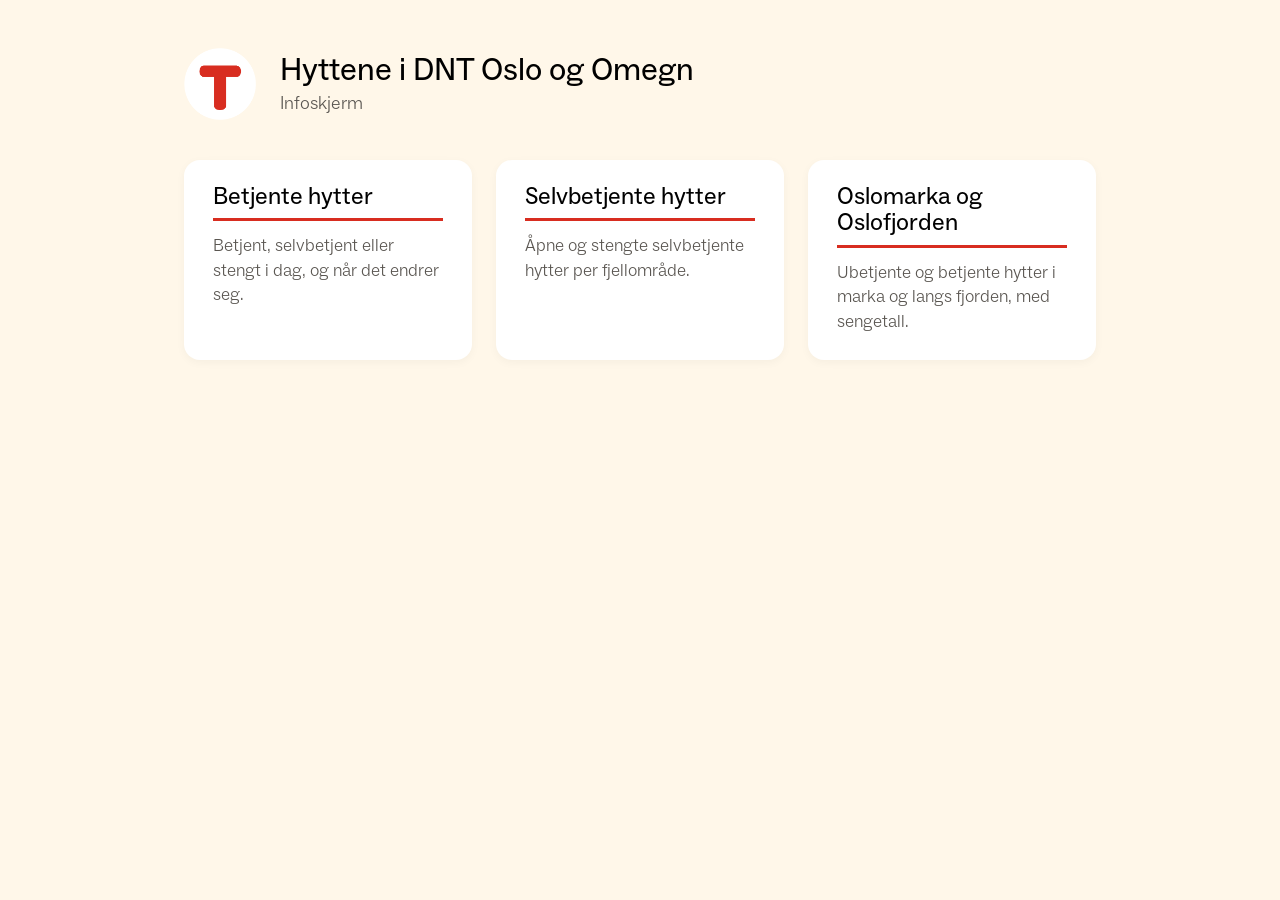
==== index.html @ 59d694d8 "Legg inn infoskjermen fra dntoslo/legatet-infoskjerm Kopi av main i originalrepoet, med fersk data.j" ====
<!DOCTYPE html>
<html lang="nb">
<head>
  <meta charset="utf-8">
  <meta name="viewport" content="width=device-width, initial-scale=1">
  <title>Hyttene i DNT Oslo og Omegn</title>
  <link rel="icon" href="assets/dnt-logo.png">
  <!-- Hovedsiden er bare navigasjon til de tre infoskjermsidene. TV-en peker
       rett på betjente.html, selvbetjente.html og oslomarka.html og bruker
       ikke denne sida.
       Sida bruker ikke assets/style.css med hensikt: det stilarket låser alt
       til en fast 16:9-flate med rem som 1 % av flatehøyden, som gir uleselig
       liten tekst på en telefon. Denne sida åpnes i vanlige nettlesere og har
       derfor egen, enkel stil med samme font og farger som sidene. -->
  <style>
    @font-face {
      font-family: "ABC Social";
      src: url("assets/fonts/ABCSocial-Regular.otf") format("opentype");
      font-weight: 400;
      font-display: swap;
    }
    @font-face {
      font-family: "ABC Social";
      src: url("assets/fonts/ABCSocial-Light.otf") format("opentype");
      font-weight: 300;
      font-display: swap;
    }

    /* Samme DNT-farger som i assets/style.css. */
    :root {
      --lys-beige: #FFF7E9;
      --hvit: #FFFFFF;
      --sort: #000000;
      --graa: #5a5651;
      --dnt-roed: #D82D20;
    }

    * { box-sizing: border-box; }

    html, body {
      margin: 0;
      background: var(--lys-beige);
      color: var(--sort);
      font-family: "ABC Social", system-ui, -apple-system, "Segoe UI", Roboto, sans-serif;
      font-weight: 300;
    }

    .side {
      max-width: 60rem;
      margin: 0 auto;
      padding: 3rem 1.5rem;
    }

    .topp {
      display: flex;
      align-items: center;
      gap: 1.5rem;
      margin-bottom: 2.5rem;
    }
    .logo {
      width: 4.5rem;
      height: 4.5rem;
      object-fit: contain;
    }
    h1 {
      margin: 0;
      font-weight: 400;
      font-size: 2rem;
      line-height: 1.1;
    }
    .undertittel {
      margin: 0.3rem 0 0;
      color: var(--graa);
      font-size: 1.15rem;
    }

    /* Tre lenkekort ved siden av hverandre, under hverandre i smale vinduer. */
    .valg {
      display: grid;
      grid-template-columns: repeat(3, minmax(0, 1fr));
      gap: 1.5rem;
    }
    @media (max-width: 44rem) {
      .valg { grid-template-columns: 1fr; }
    }
    .kort {
      display: block;
      background: var(--hvit);
      border-radius: 1rem;
      padding: 1.5rem 1.8rem 1.6rem;
      box-shadow: 0 0.15rem 0.6rem rgba(0, 0, 0, 0.04);
      color: inherit;
      text-decoration: none;
    }
    .kort:hover {
      box-shadow: 0 0.3rem 1rem rgba(0, 0, 0, 0.1);
    }
    .kort:focus-visible {
      outline: 0.2rem solid var(--dnt-roed);
      outline-offset: 0.2rem;
    }
    .kort h2 {
      margin: 0 0 0.8rem;
      padding-bottom: 0.5rem;
      font-weight: 400;
      font-size: 1.5rem;
      line-height: 1.1;
      border-bottom: 0.2rem solid var(--dnt-roed);
    }
    .kort p {
      margin: 0;
      color: var(--graa);
      font-size: 1.1rem;
      line-height: 1.4;
    }
  </style>
</head>
<body>
<div class="side">
  <header class="topp">
    <img class="logo" src="assets/dnt-logo.png" alt="DNT">
    <div>
      <h1>Hyttene i DNT Oslo og Omegn</h1>
      <p class="undertittel">Infoskjerm</p>
    </div>
  </header>

  <nav class="valg" aria-label="Sider">
    <a class="kort" href="betjente.html">
      <h2>Betjente hytter</h2>
      <p>Betjent, selvbetjent eller stengt i dag, og når det endrer seg.</p>
    </a>
    <a class="kort" href="selvbetjente.html">
      <h2>Selvbetjente hytter</h2>
      <p>Åpne og stengte selvbetjente hytter per fjellområde.</p>
    </a>
    <a class="kort" href="oslomarka.html">
      <h2>Oslomarka og Oslofjorden</h2>
      <p>Ubetjente og betjente hytter i marka og langs fjorden, med sengetall.</p>
    </a>
  </nav>
</div>
</body>
</html>
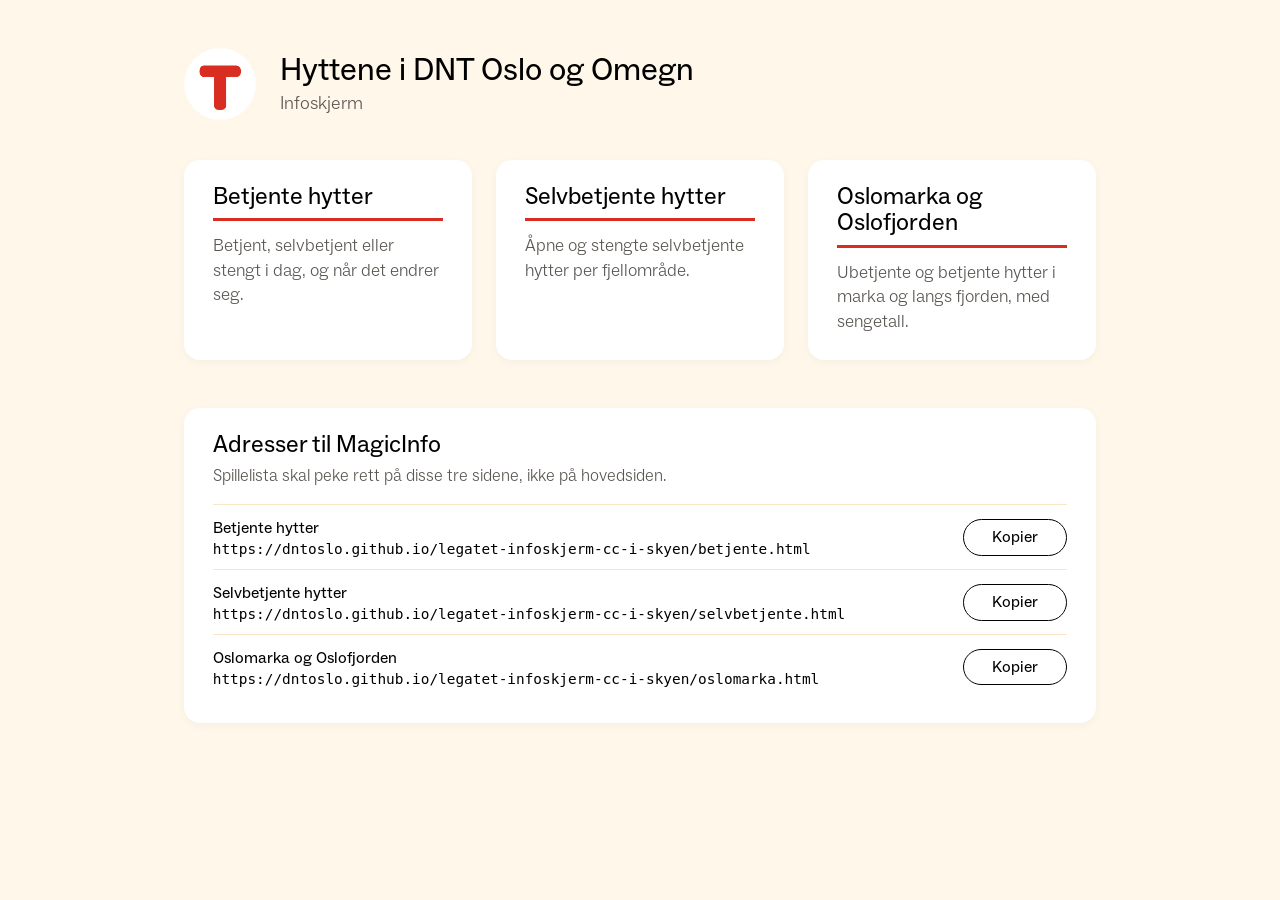
==== commit a8540c53: "Vis adressene til MagicInfo med kopiknapp på hovedsiden Under lenkekortene står de fulle GitHub Page" ====
--- a/index.html
+++ b/index.html
@@ -32,6 +32,7 @@
       --hvit: #FFFFFF;
       --sort: #000000;
       --graa: #5a5651;
+      --moerk-beige: #F8E6C6;
       --dnt-roed: #D82D20;
     }
 
@@ -112,6 +113,85 @@
       color: var(--graa);
       font-size: 1.1rem;
       line-height: 1.4;
+    }
+
+    /* Adressene til MagicInfo: navn, full adresse og en kopiknapp per side.
+       Adressen er vanlig tekst, så den også kan merkes og kopieres for hånd. */
+    .adresser {
+      margin-top: 3rem;
+      background: var(--hvit);
+      border-radius: 1rem;
+      padding: 1.5rem 1.8rem;
+      box-shadow: 0 0.15rem 0.6rem rgba(0, 0, 0, 0.04);
+    }
+    .adresser h2 {
+      margin: 0;
+      font-weight: 400;
+      font-size: 1.5rem;
+      line-height: 1.1;
+    }
+    .adresser .hjelp {
+      margin: 0.4rem 0 1rem;
+      color: var(--graa);
+      font-size: 1.05rem;
+      line-height: 1.4;
+    }
+    .adresser ul {
+      list-style: none;
+      margin: 0;
+      padding: 0;
+    }
+    /* Navnet over adressen og knappen til høyre, på alle bredder. */
+    .adresse {
+      display: grid;
+      grid-template-columns: minmax(0, 1fr) auto;
+      align-items: center;
+      column-gap: 1.2rem;
+      row-gap: 0.15rem;
+      padding: 0.8rem 0;
+      border-top: 1px solid var(--moerk-beige);
+    }
+    .adresse .navn {
+      font-weight: 400;
+    }
+    .adresse .url {
+      grid-row: 2;
+      font-family: ui-monospace, "Cascadia Mono", Consolas, monospace;
+      font-size: 0.9rem;
+      overflow-wrap: anywhere;
+      user-select: all;
+    }
+    .adresse .kopier {
+      grid-column: 2;
+      grid-row: 1 / span 2;
+    }
+    .kopier {
+      font: inherit;
+      font-weight: 400;
+      font-size: 1rem;
+      min-width: 6.5rem;
+      padding: 0.45rem 1rem;
+      border: 1px solid var(--sort);
+      border-radius: 2rem;
+      background: var(--hvit);
+      color: var(--sort);
+      cursor: pointer;
+    }
+    .kopier:hover {
+      background: var(--lys-beige);
+    }
+    .kopier:focus-visible {
+      outline: 0.2rem solid var(--dnt-roed);
+      outline-offset: 0.15rem;
+    }
+    .kopier.ferdig {
+      border-color: var(--graa);
+      color: var(--graa);
+    }
+    /* På smale skjermer står knappen ved navnet, og adressen får hele bredden. */
+    @media (max-width: 44rem) {
+      .adresse .url { grid-column: 1 / -1; }
+      .adresse .kopier { grid-row: 1; }
     }
   </style>
 </head>
@@ -139,6 +219,63 @@
       <p>Ubetjente og betjente hytter i marka og langs fjorden, med sengetall.</p>
     </a>
   </nav>
+
+  <!-- Adressene står skrevet ut, ikke regnet ut fra location, så de er riktige
+       også når sida vises et annet sted enn på GitHub Pages (som i
+       arbeidskopien i Claude). Endres repo- eller organisasjonsnavnet, må de
+       oppdateres her. -->
+  <section class="adresser" aria-labelledby="adresser-tittel">
+    <h2 id="adresser-tittel">Adresser til MagicInfo</h2>
+    <p class="hjelp">Spillelista skal peke rett på disse tre sidene, ikke på hovedsiden.</p>
+    <ul>
+      <li class="adresse">
+        <span class="navn">Betjente hytter</span>
+        <span class="url">https://dntoslo.github.io/legatet-infoskjerm-cc-i-skyen/betjente.html</span>
+        <button type="button" class="kopier" id="kopier-betjente">Kopier</button>
+      </li>
+      <li class="adresse">
+        <span class="navn">Selvbetjente hytter</span>
+        <span class="url">https://dntoslo.github.io/legatet-infoskjerm-cc-i-skyen/selvbetjente.html</span>
+        <button type="button" class="kopier" id="kopier-selvbetjente">Kopier</button>
+      </li>
+      <li class="adresse">
+        <span class="navn">Oslomarka og Oslofjorden</span>
+        <span class="url">https://dntoslo.github.io/legatet-infoskjerm-cc-i-skyen/oslomarka.html</span>
+        <button type="button" class="kopier" id="kopier-oslomarka">Kopier</button>
+      </li>
+    </ul>
+  </section>
 </div>
+
+<script>
+  // Kopierer adressen i samme rad. Nekter nettleseren tilgang til
+  // utklippstavla, merkes adressen i stedet, så den kan kopieres med Ctrl+C.
+  document.querySelectorAll(".kopier").forEach(function (knapp) {
+    knapp.addEventListener("click", function () {
+      var url = knapp.parentNode.querySelector(".url");
+      var vis = function (tekst) {
+        knapp.textContent = tekst;
+        knapp.classList.add("ferdig");
+        setTimeout(function () {
+          knapp.textContent = "Kopier";
+          knapp.classList.remove("ferdig");
+        }, 2000);
+      };
+      var merk = function () {
+        var omraade = document.createRange();
+        omraade.selectNodeContents(url);
+        var valg = window.getSelection();
+        valg.removeAllRanges();
+        valg.addRange(omraade);
+        vis("Merket");
+      };
+      if (navigator.clipboard && navigator.clipboard.writeText) {
+        navigator.clipboard.writeText(url.textContent).then(function () { vis("Kopiert"); }, merk);
+      } else {
+        merk();
+      }
+    });
+  });
+</script>
 </body>
 </html>
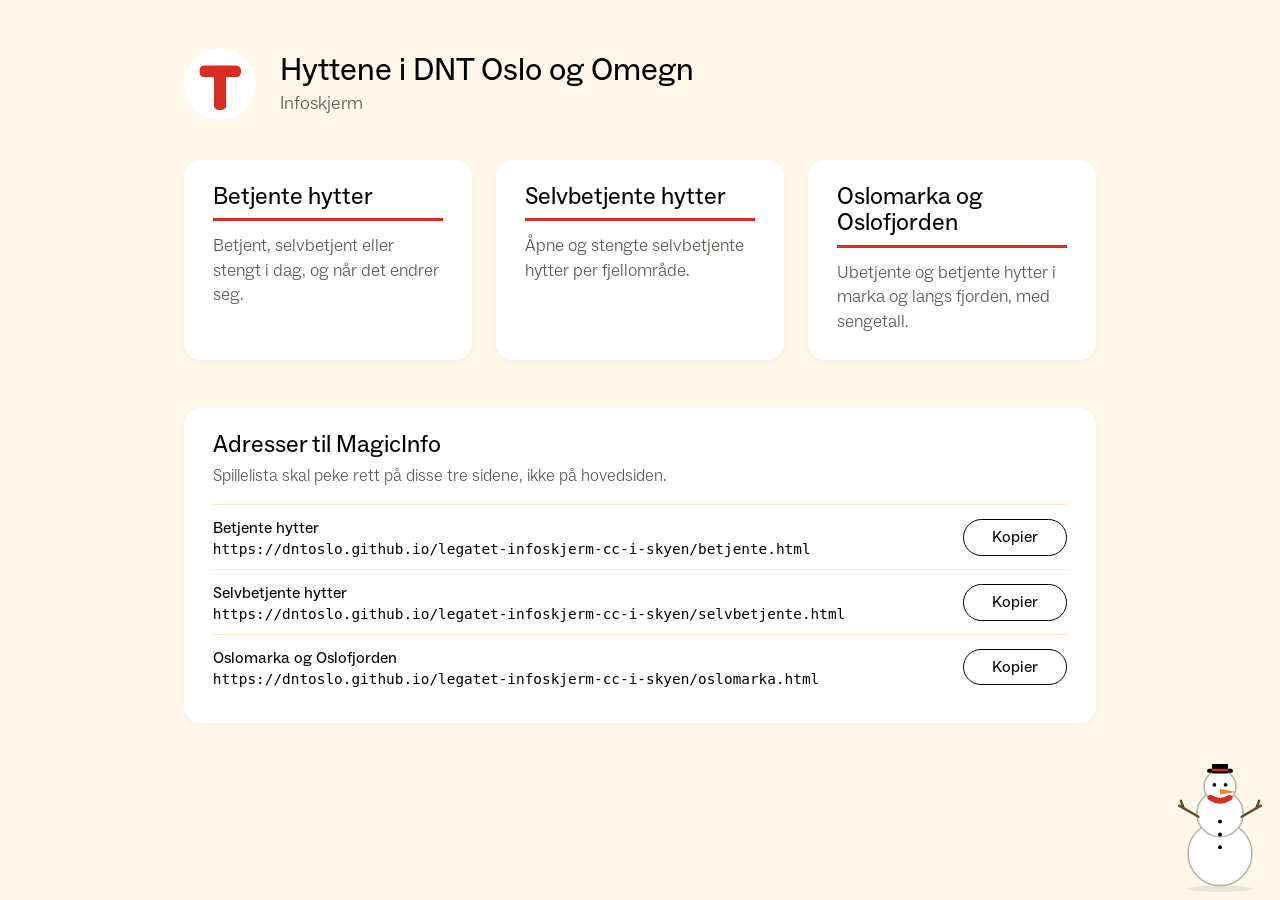
==== commit da3ac14b: "Snømann med snøsky nederst til høyre på forsiden Co-authored-by: newpeal <227158386+newpeal@users.no" ====
--- a/index.html
+++ b/index.html
@@ -192,6 +192,82 @@
     @media (max-width: 44rem) {
       .adresse .url { grid-column: 1 / -1; }
       .adresse .kopier { grid-row: 1; }
+    }
+
+    /* Snømann nederst i høyre hjørne. Trykk på den, så kommer en sky og drysser snø.
+       Rent pynt, skjult for skjermlesere. Fast plassering, så den ikke påvirker layouten. */
+    .snoscene {
+      position: fixed;
+      right: 1rem;
+      bottom: 0.5rem;
+      width: 7rem;
+      height: 12rem;
+      pointer-events: none;
+    }
+    .snomann {
+      position: absolute;
+      right: 0;
+      bottom: 0;
+      width: 5.5rem;
+      height: 8rem;
+      padding: 0;
+      border: 0;
+      background: none;
+      cursor: pointer;
+      pointer-events: auto;
+      -webkit-tap-highlight-color: transparent;
+    }
+    .snomann svg { display: block; width: 100%; height: 100%; }
+    .snomann:focus-visible {
+      outline: 0.2rem solid var(--dnt-roed);
+      outline-offset: 0.2rem;
+      border-radius: 0.5rem;
+    }
+    .snomann:hover svg { transform: rotate(-2deg); }
+    .sky {
+      position: absolute;
+      top: 0;
+      right: -3rem;
+      width: 7rem;
+      height: 3.6rem;
+      opacity: 0;
+      transform: translateX(3rem);
+      transition: opacity 0.6s ease, transform 0.8s ease;
+    }
+    .sky svg { display: block; width: 100%; height: 100%; }
+    .snoscene.snoer .sky {
+      opacity: 1;
+      transform: translateX(0);
+    }
+    .flak {
+      position: absolute;
+      top: 3rem;
+      width: 0.5rem;
+      height: 0.5rem;
+      border-radius: 50%;
+      background: var(--hvit);
+      box-shadow: 0 0 0.15rem rgba(90, 86, 81, 0.6);
+      opacity: 0;
+      animation: fall 1.8s linear forwards;
+    }
+    @keyframes fall {
+      0%   { opacity: 0; transform: translateY(0); }
+      15%  { opacity: 1; }
+      100% { opacity: 1; transform: translateY(8.6rem); }
+    }
+    /* Snøen som legger seg på snømannen. */
+    .snolag {
+      opacity: 0;
+      transition: opacity 1s ease;
+    }
+    .snoscene.snoer .snolag,
+    .snoscene.snodd .snolag { opacity: 1; }
+    @media (prefers-reduced-motion: reduce) {
+      .sky, .snolag { transition: none; }
+      .flak { animation-duration: 0.01s; }
+    }
+    @media (max-width: 44rem) {
+      .snoscene { transform: scale(0.75); transform-origin: right bottom; }
     }
   </style>
 </head>
@@ -245,6 +321,38 @@
       </li>
     </ul>
   </section>
+</div>
+
+<!-- Snømann med sky og snø, se .snoscene i stilen. Kun pynt. -->
+<div class="snoscene" id="snoscene">
+  <div class="sky" aria-hidden="true">
+    <svg viewBox="0 0 140 72"><g fill="#c9d3dc"><circle cx="40" cy="46" r="22"/><circle cx="72" cy="34" r="28"/><circle cx="104" cy="46" r="22"/><rect x="40" y="46" width="64" height="22" rx="11"/></g></svg>
+  </div>
+  <button type="button" class="snomann" id="snomann" aria-label="Snømann, trykk for å få det til å snø">
+    <svg viewBox="0 0 110 160" aria-hidden="true">
+      <ellipse cx="55" cy="156" rx="40" ry="4" fill="rgba(0,0,0,0.08)"/>
+      <circle cx="55" cy="112" r="40" fill="#fff" stroke="#b9b4ac" stroke-width="2"/>
+      <circle cx="55" cy="62" r="29" fill="#fff" stroke="#b9b4ac" stroke-width="2"/>
+      <circle cx="55" cy="28" r="20" fill="#fff" stroke="#b9b4ac" stroke-width="2"/>
+      <rect x="39" y="6" width="32" height="5" rx="2" fill="#000"/>
+      <rect x="45" y="-6" width="20" height="14" rx="2" fill="#000" transform="translate(0 4)"/>
+      <rect x="45" y="6" width="20" height="3" fill="#D82D20"/>
+      <circle cx="48" cy="26" r="2.3" fill="#000"/>
+      <circle cx="62" cy="26" r="2.3" fill="#000"/>
+      <path d="M55 31 L75 35 L55 38 Z" fill="#f08a24"/>
+      <path d="M43 42 Q55 50 67 42" fill="none" stroke="#D82D20" stroke-width="7" stroke-linecap="round"/>
+      <circle cx="55" cy="72" r="2.5" fill="#000"/>
+      <circle cx="55" cy="88" r="2.5" fill="#000"/>
+      <circle cx="55" cy="104" r="2.5" fill="#000"/>
+      <path d="M28 66 L4 52 M10 56 L6 46" stroke="#6b4a2b" stroke-width="3" stroke-linecap="round" fill="none"/>
+      <path d="M82 66 L106 52 M100 56 L104 46" stroke="#6b4a2b" stroke-width="3" stroke-linecap="round" fill="none"/>
+      <g class="snolag" fill="#fff" stroke="#dcd7cf" stroke-width="1">
+        <path d="M39 8 Q55 -4 71 8 Q55 4 39 8 Z"/>
+        <path d="M34 54 Q55 42 76 54 Q55 48 34 54 Z"/>
+        <path d="M18 100 Q55 78 92 100 Q55 90 18 100 Z"/>
+      </g>
+    </svg>
+  </button>
 </div>
 
 <script>
@@ -276,6 +384,36 @@
       }
     });
   });
+
+  // Snømannen: trykk gir en sky som drysser snø i fire sekunder. Trykk under
+  // snøfallet gjør ingenting ekstra, så det ikke hoper seg opp flak.
+  (function () {
+    var scene = document.getElementById("snoscene");
+    var knapp = document.getElementById("snomann");
+    var snoer = false;
+    var lagFlak = function () {
+      var flak = document.createElement("i");
+      flak.className = "flak";
+      flak.style.left = (Math.random() * 6).toFixed(2) + "rem";
+      flak.style.animationDelay = "0s";
+      flak.style.width = flak.style.height = (0.3 + Math.random() * 0.4).toFixed(2) + "rem";
+      flak.style.animationDuration = (1.4 + Math.random() * 1).toFixed(2) + "s";
+      scene.appendChild(flak);
+      setTimeout(function () { scene.removeChild(flak); }, 2600);
+    };
+    knapp.addEventListener("click", function () {
+      if (snoer) { return; }
+      snoer = true;
+      scene.classList.add("snoer");
+      var tikk = setInterval(lagFlak, 90);
+      setTimeout(function () {
+        clearInterval(tikk);
+        scene.classList.remove("snoer");
+        scene.classList.add("snodd");
+        snoer = false;
+      }, 4000);
+    });
+  })();
 </script>
 </body>
 </html>
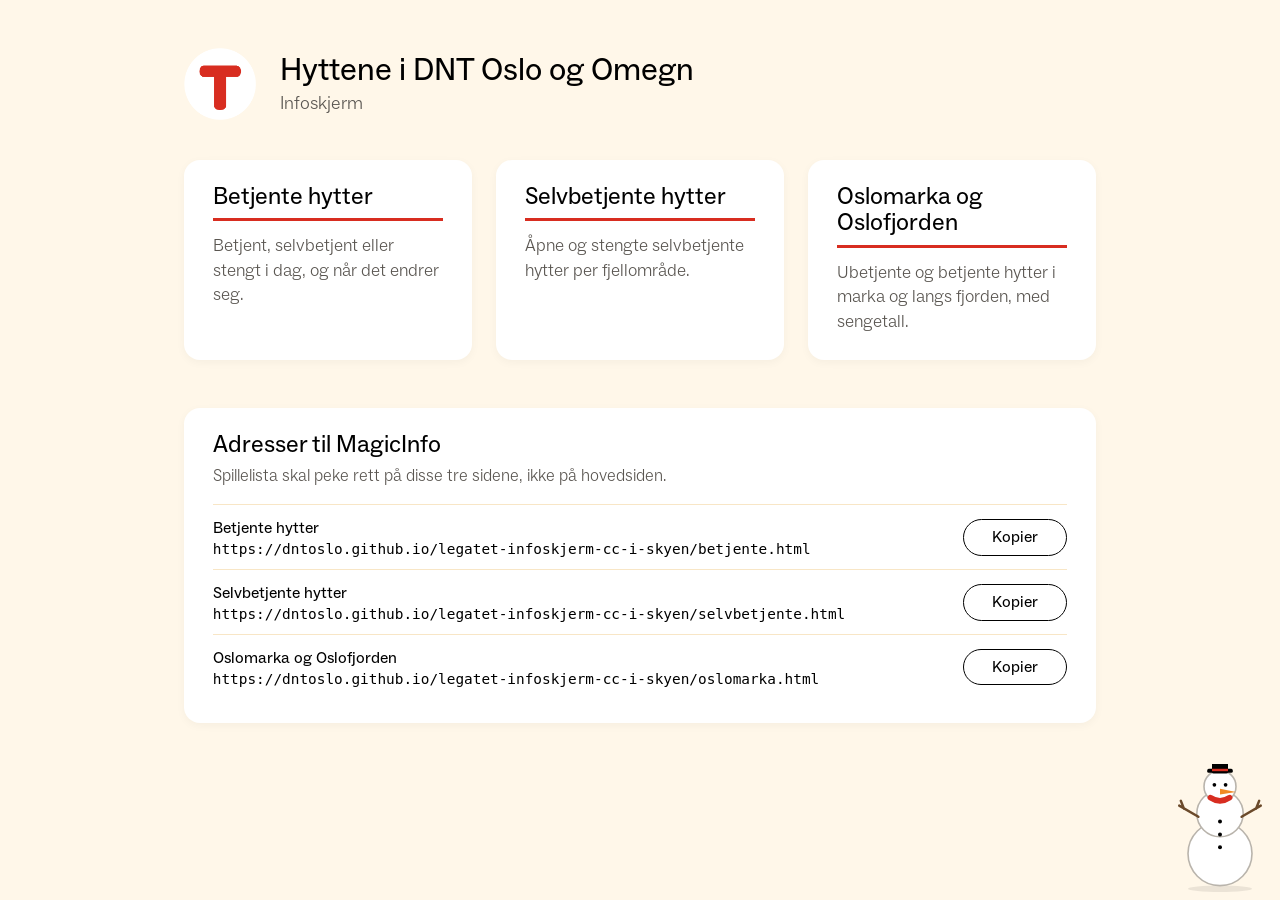
==== commit 954956ef: "Rett snømannen etter gjennomgang Skjul snømannen på mobil, la skyen ligge innenfor skjermen, respekt" ====
--- a/index.html
+++ b/index.html
@@ -223,11 +223,12 @@
       outline-offset: 0.2rem;
       border-radius: 0.5rem;
     }
+    .snomann svg { transition: transform 0.2s; }
     .snomann:hover svg { transform: rotate(-2deg); }
     .sky {
       position: absolute;
       top: 0;
-      right: -3rem;
+      right: 0;
       width: 7rem;
       height: 3.6rem;
       opacity: 0;
@@ -253,7 +254,8 @@
     @keyframes fall {
       0%   { opacity: 0; transform: translateY(0); }
       15%  { opacity: 1; }
-      100% { opacity: 1; transform: translateY(8.6rem); }
+      85%  { opacity: 1; }
+      100% { opacity: 0; transform: translateY(8.6rem); }
     }
     /* Snøen som legger seg på snømannen. */
     .snolag {
@@ -264,10 +266,9 @@
     .snoscene.snodd .snolag { opacity: 1; }
     @media (prefers-reduced-motion: reduce) {
       .sky, .snolag { transition: none; }
-      .flak { animation-duration: 0.01s; }
     }
     @media (max-width: 44rem) {
-      .snoscene { transform: scale(0.75); transform-origin: right bottom; }
+      .snoscene { display: none; }
     }
   </style>
 </head>
@@ -391,15 +392,16 @@
     var scene = document.getElementById("snoscene");
     var knapp = document.getElementById("snomann");
     var snoer = false;
+    var minimertBevegelse = window.matchMedia && window.matchMedia("(prefers-reduced-motion: reduce)").matches;
     var lagFlak = function () {
+      if (minimertBevegelse) { return; }
       var flak = document.createElement("i");
       flak.className = "flak";
       flak.style.left = (Math.random() * 6).toFixed(2) + "rem";
-      flak.style.animationDelay = "0s";
       flak.style.width = flak.style.height = (0.3 + Math.random() * 0.4).toFixed(2) + "rem";
       flak.style.animationDuration = (1.4 + Math.random() * 1).toFixed(2) + "s";
       scene.appendChild(flak);
-      setTimeout(function () { scene.removeChild(flak); }, 2600);
+      setTimeout(function () { flak.remove(); }, 2600);
     };
     knapp.addEventListener("click", function () {
       if (snoer) { return; }
